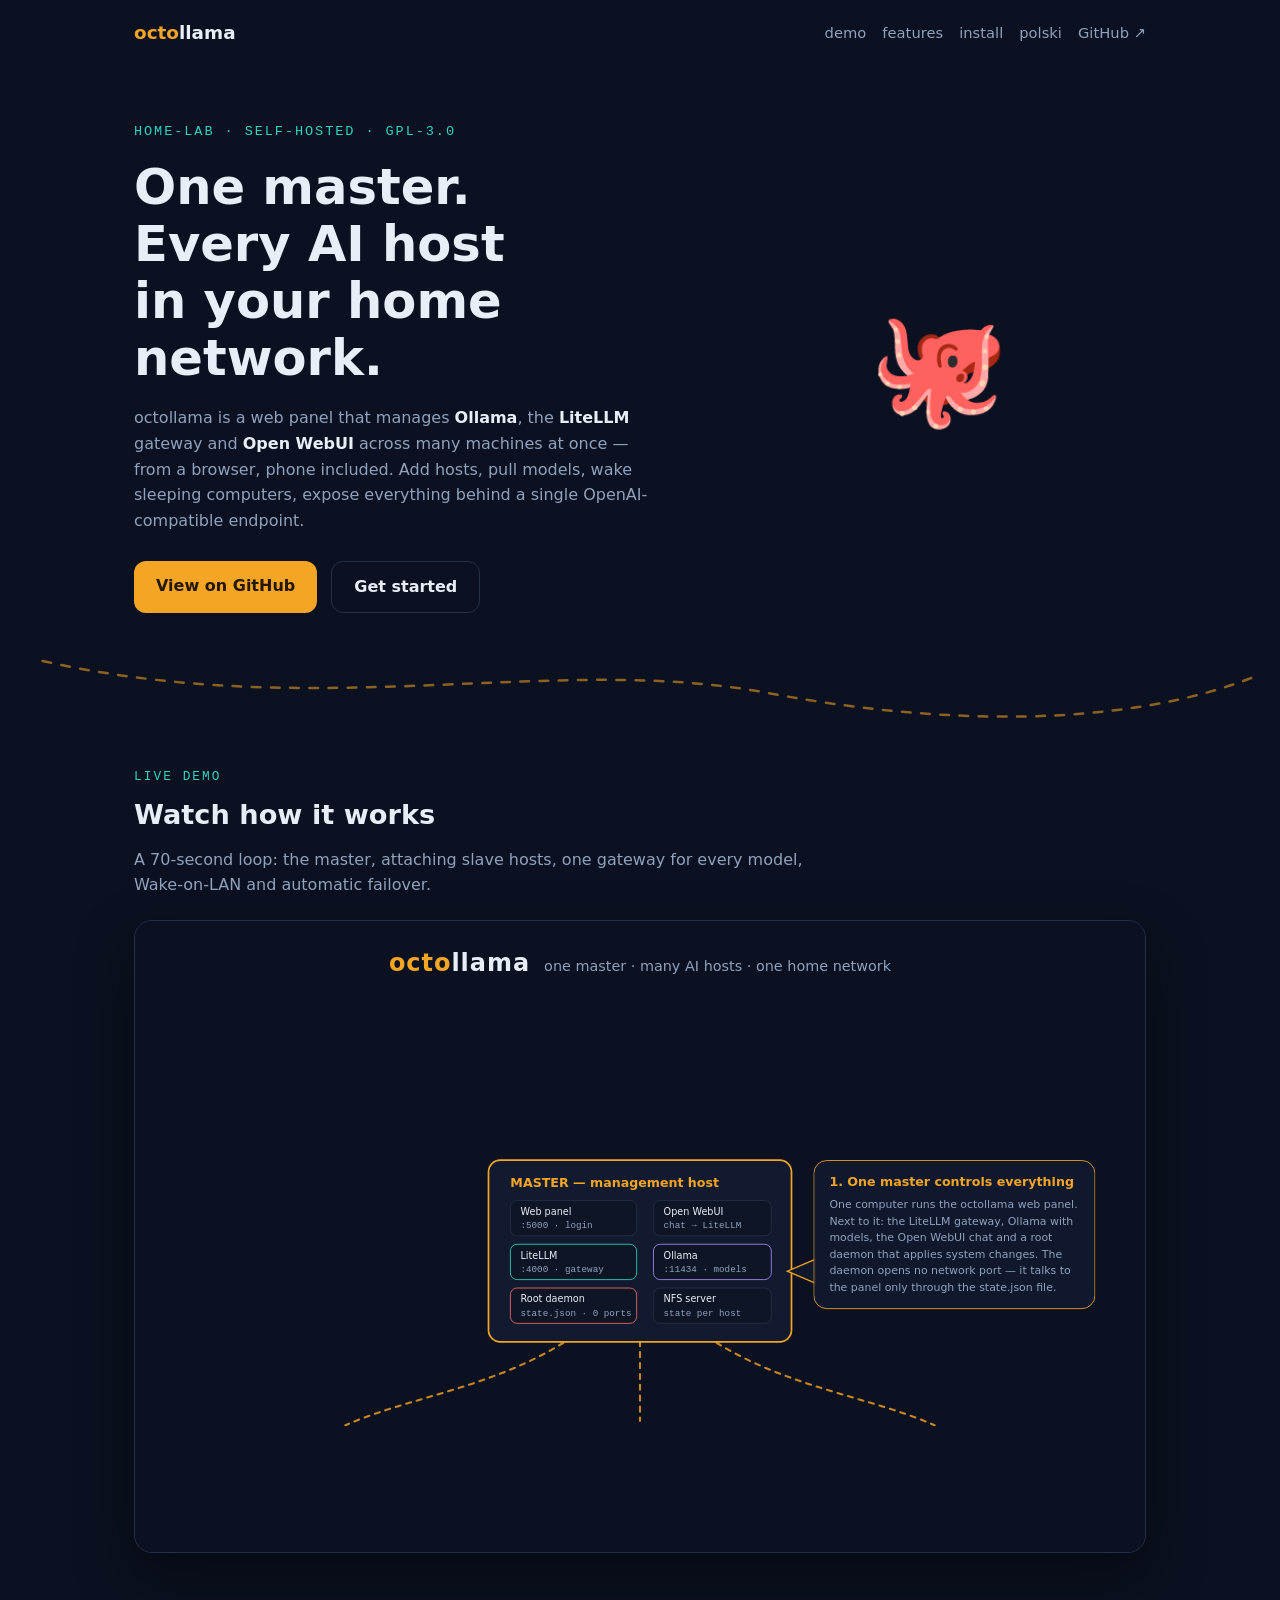
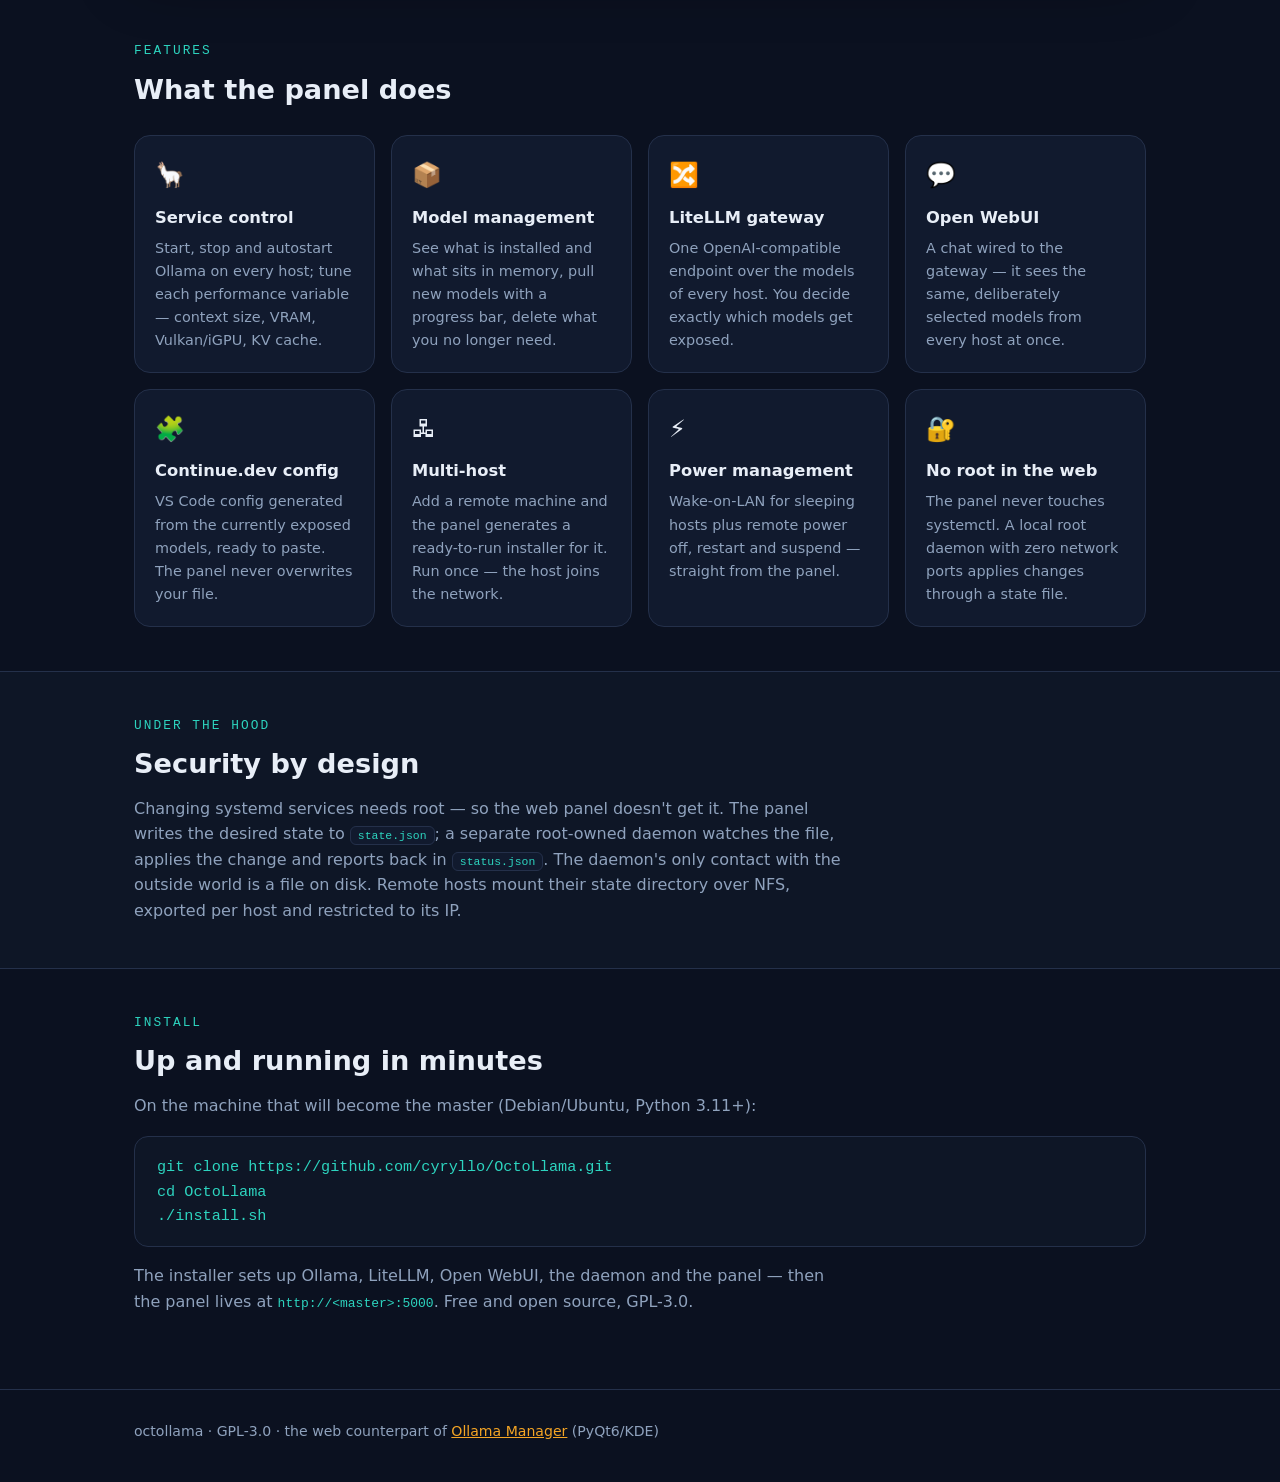
==== docs/index.html @ e0681dde "Add files via upload" ====
<!DOCTYPE html>
<html lang="en">
<head>
<meta charset="UTF-8">
<meta name="viewport" content="width=device-width, initial-scale=1.0">
<title>octollama — one master for every AI host in your home network</title>
<meta name="description" content="Web panel for managing Ollama, LiteLLM and Open WebUI across multiple hosts on your home network.">
<style>
  :root{
    --bg:#0b1120; --panel:#111a2e; --panel2:#0e1626;
    --ink:#e8eef7; --muted:#8fa2bd; --line:#24304a;
    --amber:#f5a524; --teal:#2dd4bf; --purple:#a78bfa;
  }
  *{box-sizing:border-box; margin:0; padding:0;}
  html{scroll-behavior:smooth;}
  body{background:var(--bg); color:var(--ink);
       font-family:"Segoe UI", system-ui, -apple-system, sans-serif; line-height:1.6;}
  a{color:var(--amber);}
  .mono{font-family:ui-monospace,"Cascadia Mono","JetBrains Mono",Consolas,monospace;}
  .wrap{max-width:1060px; margin:0 auto; padding:0 24px;}

  nav{display:flex; align-items:center; gap:16px; padding:18px 0;}
  nav .brand{font-weight:700; font-size:1.15rem; text-decoration:none; color:var(--ink);}
  nav .brand span{color:var(--amber);}
  nav .spacer{flex:1;}
  nav a.plain{color:var(--muted); text-decoration:none; font-size:.92rem;}
  nav a.plain:hover{color:var(--ink);}

  /* ---------- hero ---------- */
  .hero{display:grid; grid-template-columns:1.15fr .85fr; gap:40px;
        align-items:center; padding:56px 0 40px;}
  .hero h1{font-size:clamp(2rem, 4.6vw, 3.1rem); line-height:1.15; font-weight:800;}
  .hero h1 em{font-style:normal; color:var(--amber);}
  .hero .tag{color:var(--teal); font-size:.85rem; letter-spacing:.14em;
             text-transform:uppercase; margin-bottom:16px;}
  .hero p{color:var(--muted); margin-top:18px; max-width:52ch;}
  .hero p b{color:var(--ink);}
  .cta{display:flex; gap:14px; margin-top:28px; flex-wrap:wrap;}
  .btn{display:inline-block; padding:12px 22px; border-radius:12px;
       text-decoration:none; font-weight:600;}
  .btn.primary{background:var(--amber); color:#241703;}
  .btn.primary:hover{filter:brightness(1.08);}
  .btn.ghost{border:1.5px solid var(--line); color:var(--ink);}
  .btn.ghost:hover{border-color:var(--amber);}
  .hero .logo{justify-self:center; text-align:center;}
  .hero .logo img{width:min(300px, 70vw); filter:drop-shadow(0 12px 40px rgba(245,165,36,.22));}

  /* macka — podpis wizualny: krzywa prowadzaca od hero do demo */
  .tentacle-divider{display:block; width:100%; height:70px;}
  .tentacle-divider path{fill:none; stroke:var(--amber); stroke-width:2.5;
                         stroke-linecap:round; opacity:.55; stroke-dasharray:8 10;}

  section{padding:44px 0;}
  .label{color:var(--teal); font-size:.8rem; letter-spacing:.16em;
         text-transform:uppercase;}
  section h2{font-size:1.7rem; margin:6px 0 10px;}
  section > .wrap > p{color:var(--muted); max-width:70ch;}

  /* ---------- demo ---------- */
  .demo-frame{margin-top:22px; border:1.5px solid var(--line); border-radius:18px;
              overflow:hidden; background:var(--panel2);
              box-shadow:0 24px 60px rgba(0,0,0,.45);}
  .demo-frame iframe{display:block; width:100%; aspect-ratio:16/10; border:0;}

  /* ---------- funkcje ---------- */
  .grid{display:grid; grid-template-columns:repeat(auto-fit,minmax(230px,1fr));
        gap:16px; margin-top:24px;}
  .card{background:var(--panel); border:1px solid var(--line); border-radius:16px;
        padding:20px;}
  .card .ico{font-size:1.5rem;}
  .card h3{font-size:1.02rem; margin:10px 0 6px;}
  .card p{color:var(--muted); font-size:.9rem;}

  /* ---------- pod maska ---------- */
  .how{background:var(--panel2); border-top:1px solid var(--line);
       border-bottom:1px solid var(--line);}
  .how code{background:var(--panel); border:1px solid var(--line);
            border-radius:6px; padding:2px 7px; font-size:.88em; color:var(--teal);}

  /* ---------- instalacja ---------- */
  pre{background:var(--panel2); border:1px solid var(--line); border-radius:14px;
      padding:18px 22px; margin-top:18px; overflow-x:auto;
      color:var(--teal); font-size:.95rem;}
  pre .c{color:var(--muted);}
  #install code{color:var(--teal);}

  footer{padding:30px 0 40px; color:var(--muted); font-size:.88rem;
         border-top:1px solid var(--line); margin-top:30px;}

  @media (max-width:820px){
    .hero{grid-template-columns:1fr; text-align:center;}
    .hero p{margin-inline:auto;}
    .cta{justify-content:center;}
    .hero .logo{order:-1;}
  }
</style>
</head>
<body>

<div class="wrap">
  <nav>
    <a class="brand" href="#"><span>octo</span>llama</a>
    <div class="spacer"></div>
    <a class="plain" href="#demo">demo</a>
    <a class="plain" href="#features">features</a>
    <a class="plain" href="#install">install</a>
    <a class="plain" href="pl.html">polski</a>
    <a class="plain" href="https://github.com/cyryllo/OctoLlama">GitHub ↗</a>
  </nav>

  <header class="hero">
    <div>
      <div class="tag mono">home-lab · self-hosted · GPL-3.0</div>
      <h1>One master.<br>Every AI host<br>in your home network.</h1>
      <p>octollama is a web panel that manages <b>Ollama</b>, the <b>LiteLLM</b> gateway and <b>Open WebUI</b> across many machines at once — from a browser, phone included. Add hosts, pull models, wake sleeping computers, expose everything behind a single OpenAI-compatible endpoint.</p>
      <div class="cta">
        <a class="btn primary" href="https://github.com/cyryllo/OctoLlama">View on GitHub</a>
        <a class="btn ghost" href="#install">Get started</a>
      </div>
    </div>
    <div class="logo">
      <img src="logo_octollama.png" alt="octollama logo"
           onerror="this.outerHTML='<div style=&quot;font-size:7rem&quot;>🐙</div>'">
    </div>
  </header>
</div>

<svg class="tentacle-divider" viewBox="0 0 1200 70" preserveAspectRatio="none" aria-hidden="true">
  <path d="M 40 8 C 300 70, 520 0, 720 40 S 1080 66, 1180 22"/>
</svg>

<section id="demo">
  <div class="wrap">
    <div class="label mono">live demo</div>
    <h2>Watch how it works</h2>
    <p>A 70-second loop: the master, attaching slave hosts, one gateway for every model, Wake-on-LAN and automatic failover.</p>
    <div class="demo-frame">
      <iframe src="presentation-en.html" title="octollama demo" loading="lazy"></iframe>
    </div>
  </div>
</section>

<section id="features">
  <div class="wrap">
    <div class="label mono">features</div>
    <h2>What the panel does</h2>
    <div class="grid">
      <article class="card"><div class="ico">🦙</div><h3>Service control</h3><p>Start, stop and autostart Ollama on every host; tune each performance variable — context size, VRAM, Vulkan/iGPU, KV cache.</p></article>
      <article class="card"><div class="ico">📦</div><h3>Model management</h3><p>See what is installed and what sits in memory, pull new models with a progress bar, delete what you no longer need.</p></article>
      <article class="card"><div class="ico">🔀</div><h3>LiteLLM gateway</h3><p>One OpenAI-compatible endpoint over the models of every host. You decide exactly which models get exposed.</p></article>
      <article class="card"><div class="ico">💬</div><h3>Open WebUI</h3><p>A chat wired to the gateway — it sees the same, deliberately selected models from every host at once.</p></article>
      <article class="card"><div class="ico">🧩</div><h3>Continue.dev config</h3><p>VS Code config generated from the currently exposed models, ready to paste. The panel never overwrites your file.</p></article>
      <article class="card"><div class="ico">🖧</div><h3>Multi-host</h3><p>Add a remote machine and the panel generates a ready-to-run installer for it. Run once — the host joins the network.</p></article>
      <article class="card"><div class="ico">⚡</div><h3>Power management</h3><p>Wake-on-LAN for sleeping hosts plus remote power off, restart and suspend — straight from the panel.</p></article>
      <article class="card"><div class="ico">🔐</div><h3>No root in the web</h3><p>The panel never touches systemctl. A local root daemon with zero network ports applies changes through a state file.</p></article>
    </div>
  </div>
</section>

<section class="how" id="how">
  <div class="wrap">
    <div class="label mono">under the hood</div>
    <h2>Security by design</h2>
    <p>Changing systemd services needs root — so the web panel doesn't get it. The panel writes the desired state to <code>state.json</code>; a separate root-owned daemon watches the file, applies the change and reports back in <code>status.json</code>. The daemon's only contact with the outside world is a file on disk. Remote hosts mount their state directory over NFS, exported per host and restricted to its IP.</p>
  </div>
</section>

<section id="install">
  <div class="wrap">
    <div class="label mono">install</div>
    <h2>Up and running in minutes</h2>
    <p>On the machine that will become the master (Debian/Ubuntu, Python 3.11+):</p>
<pre class="mono">git clone https://github.com/cyryllo/OctoLlama.git
cd OctoLlama
./install.sh</pre>
    <p style="margin-top:16px;">The installer sets up Ollama, LiteLLM, Open WebUI, the daemon and the panel — then the panel lives at <code>http://&lt;master&gt;:5000</code>. Free and open source, GPL-3.0.</p>
  </div>
</section>

<footer>
  <div class="wrap">octollama · GPL-3.0 · the web counterpart of <a href='https://github.com/cyryllo/Ollama-manager'>Ollama Manager</a> (PyQt6/KDE)</div>
</footer>

</body>
</html>
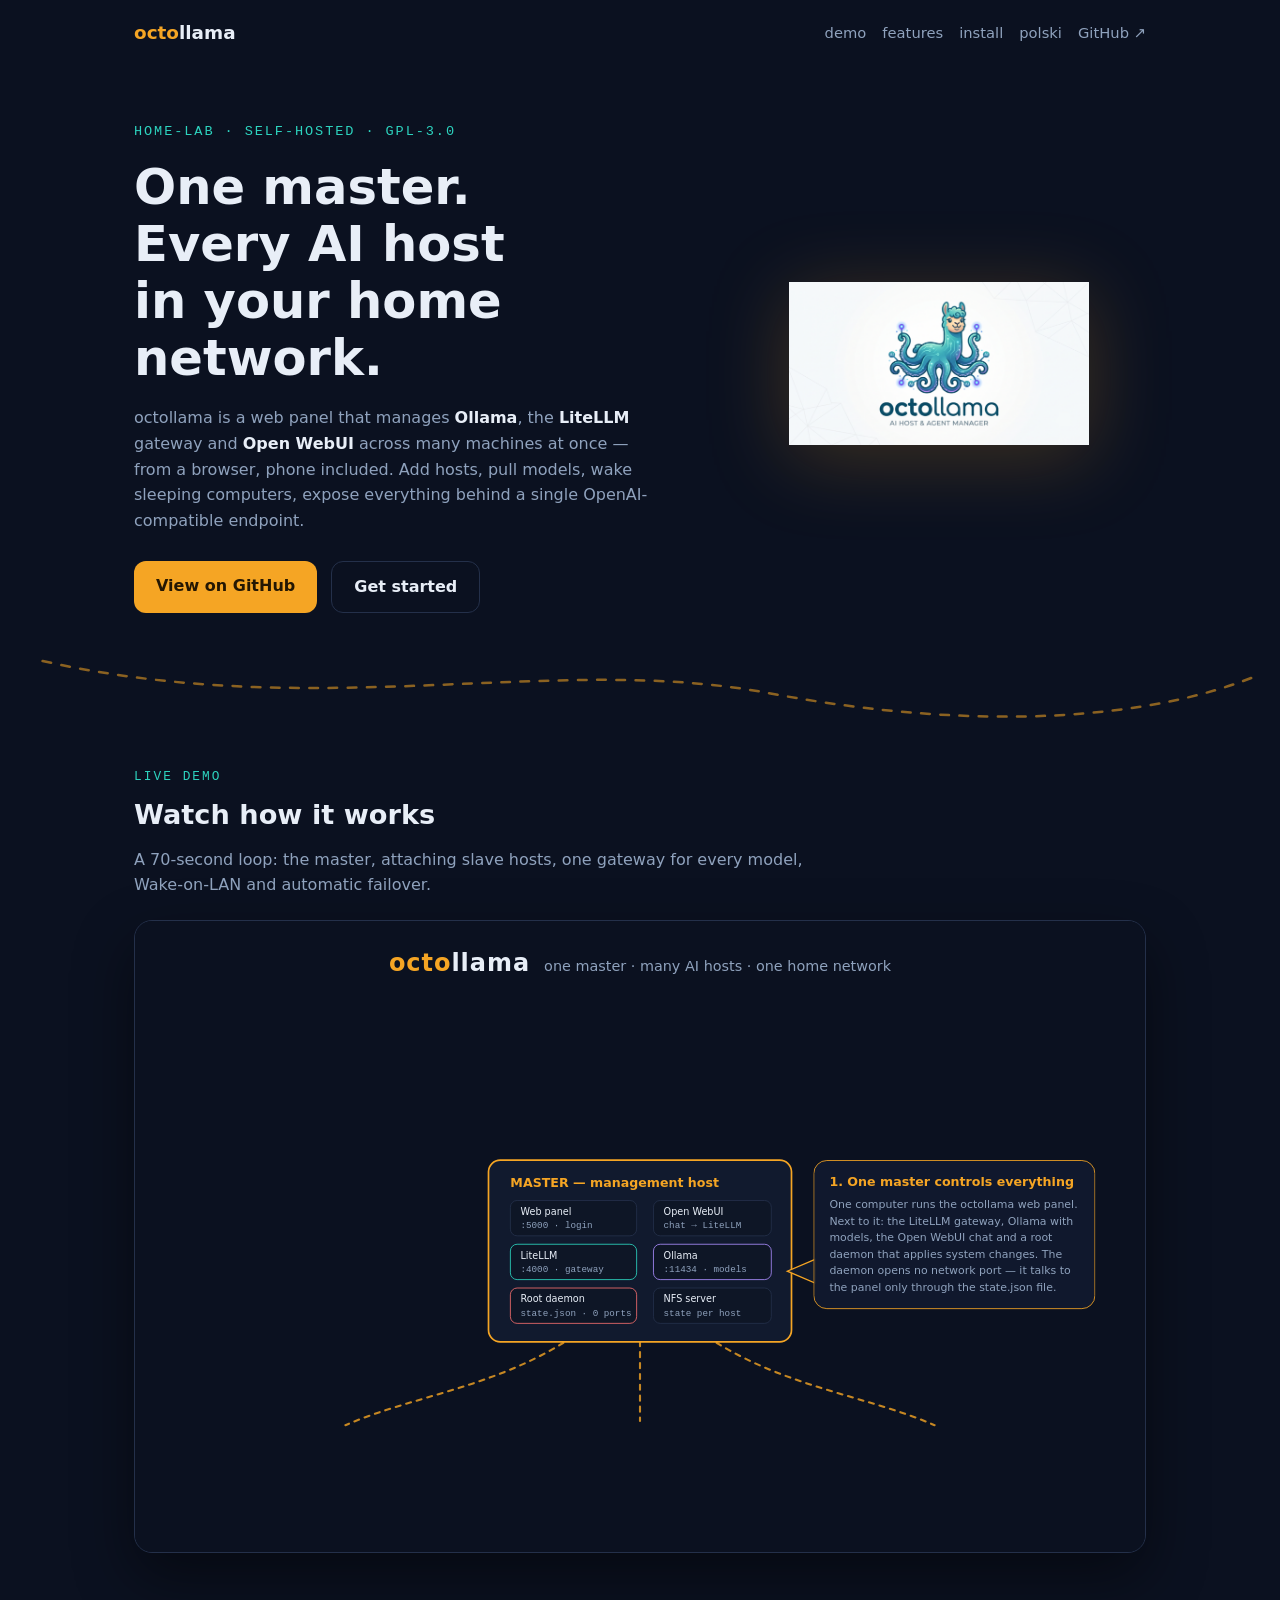
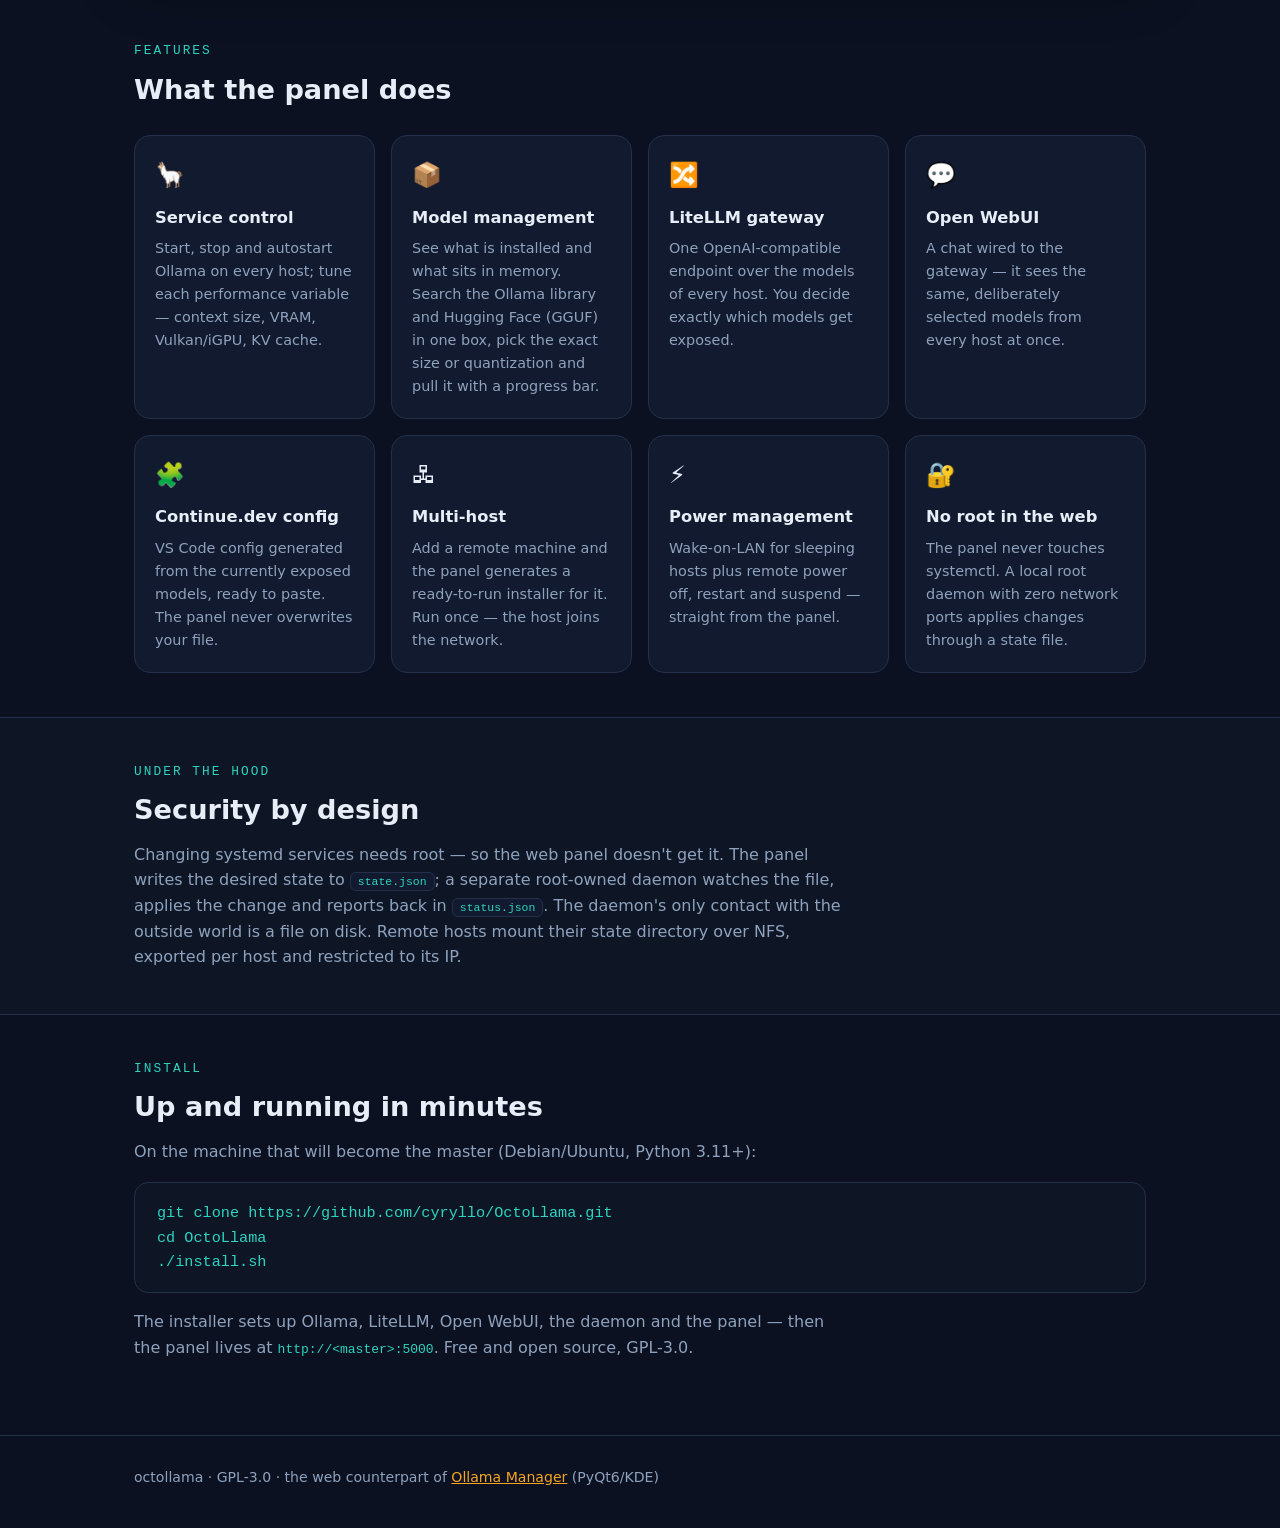
==== commit 54d8a286: "Fix the project site's missing logo and mention model search The landing pages load logo_octollama.p" ====
--- a/docs/index.html
+++ b/docs/index.html
@@ -3,6 +3,7 @@
 <head>
 <meta charset="UTF-8">
 <meta name="viewport" content="width=device-width, initial-scale=1.0">
+<link rel="icon" type="image/png" href="favicon.png">
 <title>octollama — one master for every AI host in your home network</title>
 <meta name="description" content="Web panel for managing Ollama, LiteLLM and Open WebUI across multiple hosts on your home network.">
 <style>
@@ -146,7 +147,7 @@
     <h2>What the panel does</h2>
     <div class="grid">
       <article class="card"><div class="ico">🦙</div><h3>Service control</h3><p>Start, stop and autostart Ollama on every host; tune each performance variable — context size, VRAM, Vulkan/iGPU, KV cache.</p></article>
-      <article class="card"><div class="ico">📦</div><h3>Model management</h3><p>See what is installed and what sits in memory, pull new models with a progress bar, delete what you no longer need.</p></article>
+      <article class="card"><div class="ico">📦</div><h3>Model management</h3><p>See what is installed and what sits in memory. Search the Ollama library and Hugging Face (GGUF) in one box, pick the exact size or quantization and pull it with a progress bar.</p></article>
       <article class="card"><div class="ico">🔀</div><h3>LiteLLM gateway</h3><p>One OpenAI-compatible endpoint over the models of every host. You decide exactly which models get exposed.</p></article>
       <article class="card"><div class="ico">💬</div><h3>Open WebUI</h3><p>A chat wired to the gateway — it sees the same, deliberately selected models from every host at once.</p></article>
       <article class="card"><div class="ico">🧩</div><h3>Continue.dev config</h3><p>VS Code config generated from the currently exposed models, ready to paste. The panel never overwrites your file.</p></article>
